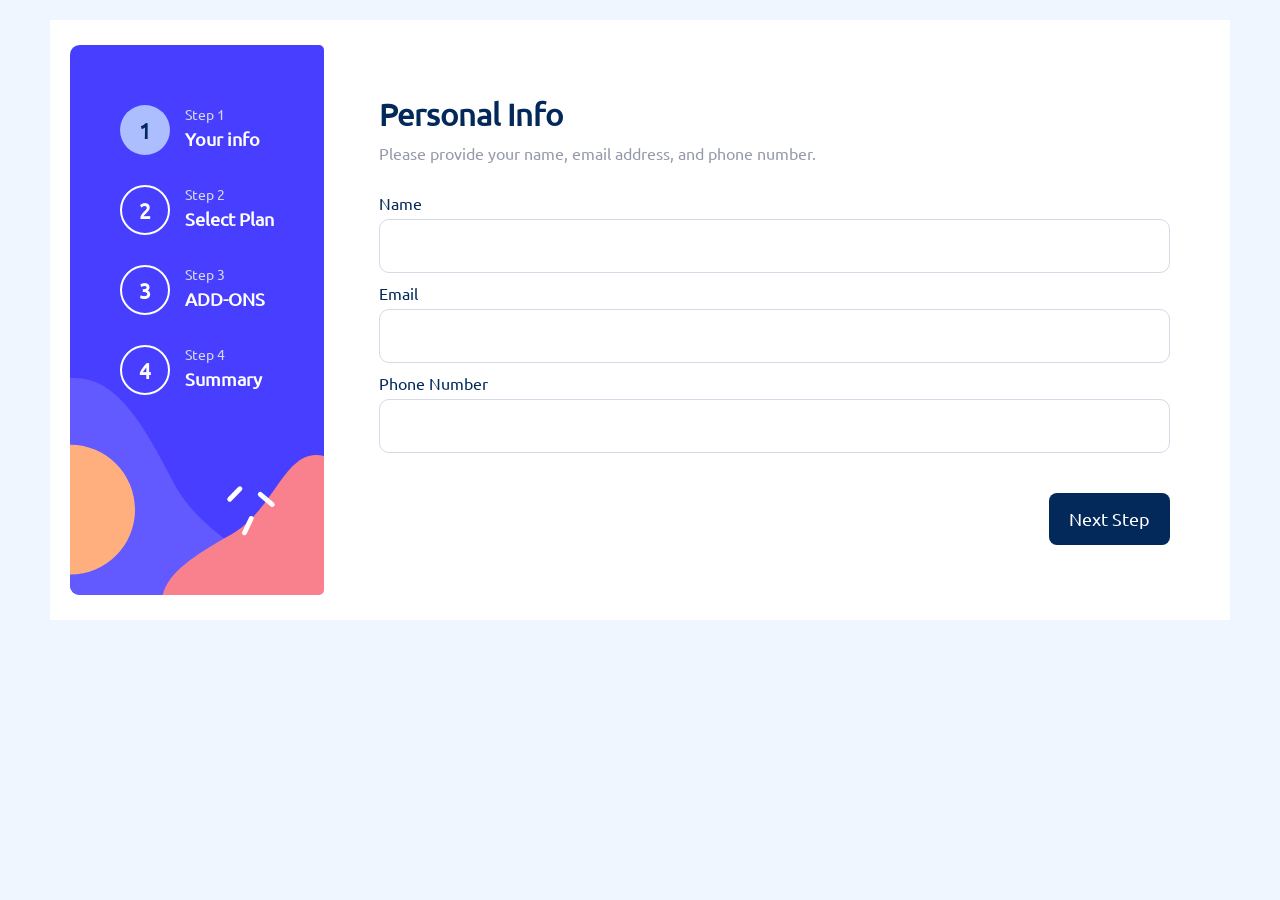
==== index.html @ 47e32d5d "first commit" ====
<!DOCTYPE html>
<html lang="en">
  <head>
    <meta charset="UTF-8" />
    <meta name="viewport" content="width=device-width, initial-scale=1.0" />
    <!-- displays site properly based on user's device -->
    <link
      rel="icon"
      type="image/png"
      sizes="32x32"
      href="./assets/images/favicon-32x32.png"
    />
    <link rel="stylesheet" href="css.css" />
    <title>Frontend Mentor | Multi-step form</title>
  </head>
  <body>
    <main>
      <div class="sidebar">
        <ul class="list">
          <li class="active" data-value="info">
            <p>1</p>
            <span>Step 1</span>
            <h2>Your info</h2>
          </li>
          <li data-value="plan">
            <p>2</p>
            <span>Step 2</span>
            <h2>Select Plan</h2>
          </li>
          <li data-value="add-ons">
            <p>3</p>
            <span>Step 3</span>
            <h2>ADD-ONS</h2>
          </li>
          <li data-value="summary">
            <p>4</p>
            <span>Step 4</span>
            <h2>Summary</h2>
          </li>
        </ul>
      </div>
      <form action="">
        <div id="info" class="info">
          <h2>Personal Info</h2>
          <p class="par">
            Please provide your name, email address, and phone number.
          </p>
          <div>
            <label for="name">Name</label>
            <input type="text" name="name" id="name" />
          </div>
          <div>
            <label for="email"
              >Email
              <address></address
            ></label>
            <input type="text" name="email" id="email" />
          </div>
          <div>
            <label for="phone">Phone Number</label>
            <input type="text" name="phone" id="phone" />
          </div>
        </div>
        <div id="plan" class="plan" style="display: none">
          <h2>Select your plan</h2>
          <p class="par">You have the option of monthly or yearly billing.</p>
          <div class="all-plans">
            <div>
              <img src="./assets/images/icon-arcade.svg" alt="" srcset="" />
              <label for="arcade">Arcade</label>
              <p class="par">
                $<span id="value">8</span>/<span id="time_range">mo</span>
              </p>
              <p class="yearly_discount">2 Monthes Free</p>
              <input type="radio" name="time" id="arcade" />
            </div>
            <div>
              <img src="./assets/images/icon-advanced.svg" alt="" srcset="" />
              <label for="advanced">Advanced</label>
              <p class="par">
                $<span id="value">12</span>/<span id="time_range">mo</span>
              </p>
              <p class="yearly_discount">2 Monthes Free</p>
              <input type="radio" name="time" id="advanced" />
            </div>
            <div>
              <img src="./assets/images/icon-pro.svg" alt="" srcset="" />
              <label for="pro">Pro</label>
              <p class="par">
                $<span id="value">15</span>/<span id="time_range">mo</span>
              </p>
              <p class="yearly_discount">2 Monthes Free</p>
              <input type="radio" name="time" id="pro" />
            </div>
          </div>
          <div class="time_range">
            <div>
              <label for="monthly">Monthly</label>
              <input type="radio" name="time-select" id="monthly" />
            </div>
            <div class="line"></div>
            <div>
              <label for="monthly">Yearly</label>
              <input type="radio" name="time-select" id="yearly" />
            </div>
          </div>
        </div>
        <div class="add-ons" id="add-ons" style="display: none">
          <h2>Pick add-ons</h2>
          <p class="par">Add-ons help enhence your gaming experince.</p>
          <div id="online_service">
            <input type="checkbox" name="add-ons" id="service" />
            <label for="service">Online service</label>
            <p class="par">Access to multiplayer Games</p>
            <span class="price" id="price">+$1/mo</span>
          </div>
          <div id="storage_section">
            <input type="checkbox" name="add-ons" id="storage" />
            <label for="storage">Larger storage</label>
            <p class="par">Extra 1TB of cloud save</p>
            <span class="price" id="price">+$2/mo</span>
          </div>
          <div id="custom_section">
            <input type="checkbox" name="add-ons" id="custom_profile" />
            <label for="custom_profile">Customizable Profile</label>
            <p class="par">Custom Theme in your profile</p>
            <span class="price" id="price">+$2/mo</span>
          </div>
        </div>
        <div class="summary" id="summary" style="display: none">
          <h2>Finishing up</h2>
          <p class="par">Double-check everything looks OK before confirming.</p>
          <div class="selection" id="summary_selections">
            <div>
              <div class="selected-plan" id="selected_plan">
                <p>Arcade(Monthly)</p>
                <button>change</button>
                <p class="price">$9/mo</p>
              </div>
              <div class="adds"></div>
            </div>
            <div class="total-price">
              <p>total</p>
              <p class="par_price">+$12/mo</p>
            </div>
          </div>
        </div>
        <div class="thanks" style="display: none">
          <img src="/assets/images/icon-thank-you.svg" alt="" srcset="" />
          <h2>Thanks you</h2>
          <p class="par">
            Thanks for confirming your subscription! We hope you have fun using
            our platform. If you ever need support, please feel free to email us
            at support@loremgaming.com.
          </p>
        </div>
        <div class="control">
          <a class="back">Go Back</a>
          <button id="next_step" data-id="0" type="submit">Next Step</button>
        </div>
      </form>
    </main>
    <script src="main.js"></script>
  </body>
</html>
---- css.css ----
@font-face {
  font-family: "ubuntu";
  src: url(/assets/fonts/Ubuntu-Regular.ttf);
}
* {
  padding: 0;
  margin: 0;
  box-sizing: border-box;
  font-family: "ubuntu";
}
:root {
  --Cool-gray: hsl(231, 11%, 63%);
  --Light-gray: hsl(229, 24%, 87%);
  --Magnolia: hsl(217, 100%, 97%);
  --Alabaster: hsl(231, 100%, 99%);
  --White: hsl(0, 0%, 100%);
  --Marine-blue: hsl(213, 96%, 18%);
  --Purplish-blue: hsl(243, 100%, 62%);
  --Pastel-blue: hsl(228, 100%, 84%);
  --Light-blue: hsl(206, 94%, 87%);
  --Strawberry-red: hsl(354, 84%, 57%);
}
body {
  background-color: var(--Magnolia);
  padding: 2rem 13rem;
}
main {
  padding: 25px 20px;
  display: flex;
  background-color: var(--White);
  position: relative;
  inset: 0;
  margin: auto;
  gap: 15px;
  /* width: fit-content; */
  min-height: 600px;
}
main .sidebar {
  background-image: url(./assets/images/bg-sidebar-desktop.svg);
  border-radius: 5px;
  background-repeat: no-repeat;
  background-size: cover;
}

main .sidebar ul {
  /* background-color: blueviolet; */
  padding: 60px 50px;
  display: flex;
  flex-direction: column;
  gap: 30px;
}
main .sidebar ul li {
  display: grid;
  font-size: 12px;
  cursor: pointer;
  grid-template-columns: 50px 1fr;
  grid-template-rows: auto auto;
  column-gap: 15px;
  color: var(--White);
}
main .sidebar ul li span {
  font-weight: 300;
  font-size: 14px;
  color: var(--Light-gray);
}
main .sidebar ul li > p {
  text-align: center;
  border: 2px solid var(--White);
  font-weight: 600;
  grid-row: 1/3;
  display: flex;
  width: 50px;
  height: 50px;
  border-radius: 50%;
  font-size: 21px;
  align-items: center;
  justify-content: center;
}
main .sidebar ul li.active > p {
  background-color: var(--Pastel-blue);
  color: var(--Marine-blue);
  border: none;
}
/* Start Responsive Main  */
@media only screen and (width < 668px) {
  body {
    margin: 0;
    padding: 0 !important;
  }
  main {
    padding: 0;
    flex-direction: column;
    height: auto;
    background-color: transparent;
    width: auto;
  }
  main .sidebar {
    background-image: url(./assets/images/bg-sidebar-mobile.svg);
    background-size: cover;
  }
  main .sidebar ul {
    flex-direction: row;
    justify-content: center;
    gap: 0;
    padding: 35px 30px;
  }
  main .sidebar ul li span,
  main .sidebar ul li h2 {
    display: none;
  }
  main form > div:not(.control) {
    margin: 0 20px;
    transform: translatey(-25px);
    background-color: #fff;
    border-radius: 8px;
  }
}
/* @media only screen and (845px < width < 1124px) {
  body {
    padding: 2rem 8rem;
  }
} */
/* @media only screen and (668px < width < 845px) {
  body {
    padding: 2rem 3rem;
  }
} */
main form {
  flex: 1;
  display: flex;
  justify-content: center;
  flex-direction: column;
}
main form > div {
  padding: 20px 80px;
  display: flex;
  flex-direction: column;
  gap: 10px;
}
@media only screen and (width < 1424px) {
  body {
    padding: 20px 50px;
  }
  main form > div {
    padding: 20px 40px;
  }
}
main form > div.info > div {
  display: flex;
  flex-direction: column;
  gap: 6px;
  position: relative;
}
.null_error::after {
  content: "This Feild Is required";
  position: absolute;
  right: 5px;
  top: 0;
  color: var(--Strawberry-red);
}
.num_error::after {
  content: "This Feild Should Not Contain Number";
  position: absolute;
  right: 5px;
  top: 0;
  color: var(--Strawberry-red);
}
.email_error::after {
  content: "Please Enter A Valid Email";
  position: absolute;
  right: 5px;
  top: 0;
  color: var(--Strawberry-red);
}
main form > div.info > div > input {
  outline: none;
  font-size: 18px;
  border: 1px solid var(--Light-gray);
  padding: 15px 10px;
  border-radius: 10px;
}
/* Start Styling Plan Section */
main form .plan {
  display: flex;
}
main form .plan .all-plans {
  display: grid;
  grid-template-columns: repeat(auto-fill, minmax(160px, 1fr));
  align-items: center;
  gap: 15px;
}
main form .plan h2,
main form .plan .par {
  grid-column: 1/4;
}
main .all-plans div {
  padding: 15px 60px 15px 20px;
  position: relative;
  align-items: flex-start;
  display: flex;
  flex-direction: column;
  border: 1px solid var(--Light-gray);
  border-radius: 8px;
  transition: 0.2s;
  border: 2px solid transparent;
}
.yearly_discount {
  display: none;
}
.yearly .yearly_discount {
  color: var(--Marine-blue);
  font-size: 14px;
  font-weight: 700;
  display: block;
  padding-top: 8px;
}
@media only screen and (width < 668px) {
  main .all-plans div {
    align-items: center;
    padding: 15px;
  }
}
main .all-plans div:hover {
  border: 2px solid var(--Marine-blue);
}
main .all-plans div input {
  position: absolute;
  width: 100%;
  height: 100%;
  cursor: pointer;
  inset: 0;
  opacity: 0;
}
main .all-plans div:has(input:checked) {
  background-color: var(--Light-blue);
}
main form .plan > div img {
  width: 40px;
  padding-bottom: 35px;
}
main form > div h2 {
  font-size: 31px;
  color: var(--Marine-blue);
}
main form > div .par {
  color: var(--Cool-gray);
  padding-bottom: 20px;
}
main form > div > .plan {
  display: flex;
  flex-direction: column;
  padding-bottom: 15px;
  gap: 8px;
}
main form .plan .all-plans .par {
  padding-bottom: 5px !important;
}
.time_range {
  grid-column: 1/4;
  display: flex;
  gap: 20px;
  align-items: center;
  justify-content: center;
  padding-top: 10px;
  padding: 12px;
  border-radius: 5px;
  background-color: var(--Magnolia);
}
.time_range .line {
  width: 40px;
  height: 20px;
  background-color: var(--Marine-blue);
  border-radius: 10px;
  position: relative;
}
.time_range .line::after {
  content: "";
  width: 14px;
  height: 14px;
  position: absolute;
  top: 3px;
  left: var(--left, 4px);
  right: var(--right, 4px);
  background-color: #fff;
  border-radius: 50%;
  transition: 0.3s all;
}
.time_range > div {
  position: relative;
}
.time_range > div input {
  position: absolute;
  width: 100%;
  height: 100%;
  inset: 0;
  opacity: 0;
  cursor: pointer;
}
/* End Styling Plan Section */

main form > div > div label {
  color: var(--Marine-blue);
}

/* Control Buttons  */
main form .control {
  display: grid;
  justify-content: space-around;
  grid-template-columns: 1fr 1fr;
  justify-items: end;
}
main .control button {
  width: fit-content;
  padding: 15px 20px;
  font-size: 18px;
  color: #fff;
  background-color: var(--Marine-blue);
  border: none;
  border-radius: 8px;
  float: right;
  cursor: pointer;
}
main .control #next_step {
  grid-column: 2;
  place-self: self-end;
}
main .control .back {
  background-color: transparent;
  color: var(--Cool-gray);
  grid-column: 1;
  cursor: pointer;
  place-self: self-start;
}
/* --------------- */
/* Start Styling Add-Ons Section */
main .add-ons > div {
  display: grid;
  grid-template-columns: auto auto;
  grid-template-rows: auto auto;
  align-items: center;
  position: relative;
  padding-left: 50px;
  border: 1px solid transparent;
  row-gap: 5px;
  transition: 0.2s all;
  padding: 15px 15px 15px 50px;
  cursor: pointer;
  border-radius: 5px;
}
main .add-ons > div::after {
  content: "";
  position: absolute;
  left: 10px;
  height: 25px;
  width: 25px;
  border: 1px solid var(--Light-gray);
  transition: 0.2s all;
  border-radius: 5px;
  background-position: center;
  background-repeat: no-repeat;
  background-size: 17px;
}

main .add-ons > div input:hover {
  border: 1px solid;
}
main .add-ons > div h3 {
  color: var(--Marine-blue);
  font-weight: 600;
}
main .add-ons > div .par {
  font-size: 15px;
  padding: 0;
}
main .add-ons > div > input[type="checkbox"] {
  position: absolute;
  width: 100%;
  height: 100%;
  inset: 0;
  opacity: 0;
  cursor: pointer;
}
main .add-ons > div:has(input:checked) {
  background-color: var(--Magnolia);
  border: 1px solid var(--Pastel-blue);
}
main .add-ons > div:has(input:checked)::after {
  background-image: url(./assets/images/icon-checkmark.svg);
  background-color: var(--Purplish-blue);
}
main .add-ons > div .price {
  grid-column: 2/3;
  grid-row: 1/3;
  text-align: end;
  color: var(--Purplish-blue);
  font-weight: 600;
  font-size: 15px;
}
@media only screen and (width < 680px) {
  main form > div > div label {
    font-size: 16px;
  }
}
/* End Add-Ons Section */
/* Start Summray Section */
main .summary > .selection :first-child main .summary > div > div {
  display: flex;
  flex-direction: column;
}
.total-price {
  display: flex;
  align-items: center;
  justify-content: space-between;
  padding: 25px;
  color: var(--Marine-blue);
  font-weight: 600;
  font-size: 20px;
}
main .summary > .selection > div:first-child {
  background-color: var(--Magnolia);
  padding: 25px;
  gap: 10px;
}
main .summary > div > div > .selected-plan {
  display: grid;
  padding: 10px;
  grid-template-columns: auto auto;
  grid-template-rows: auto auto;
}

main .summary > div > div > .selected-plan {
  border-bottom: 1px solid var(--Light-blue);
  color: var(--Marine-blue);
  font-weight: 600;
}
main .summary > div > div > .selected-plan .price {
  grid-row: 1/3;
  grid-column: 2/3;
  text-align: end;
}
main .summary .par_price {
  color: var(--Marine-blue);
  font-weight: 600;
  text-align: end;
}
main .summary > div > div > .selected-plan button {
  grid-column: 1/2;
  width: fit-content;
  color: var(--Cool-gray);
  background-color: transparent;
  border: 0;
  cursor: pointer;
  text-decoration: underline;
}
main .summary > .selection > div > div:not(.selected-plan) p:not(.par_price) {
  color: var(--Cool-gray);
}
.adds {
  padding: 10px;
}
.adds > div {
  display: flex;
  flex-direction: row;
  justify-content: space-between;
  padding: 5px 0;
}
/* End Summray Sevtion */
.thanks {
  display: flex;
  align-items: center;
  justify-content: center;
  height: 100;
}
.thanks .par {
  text-align: center;
}
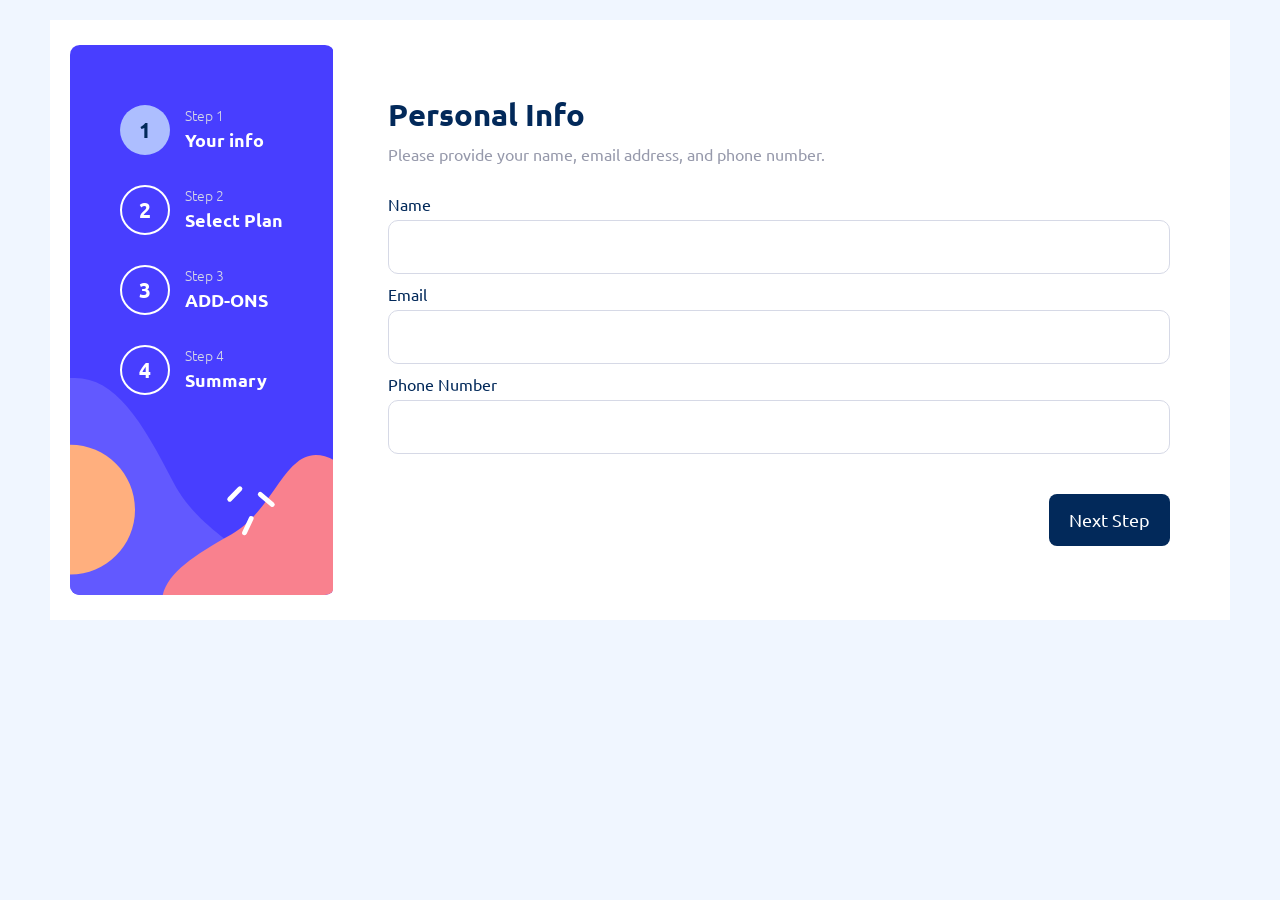
==== commit 0023c08b: "Update index.html" ====
--- a/index.html
+++ b/index.html
@@ -3,6 +3,9 @@
   <head>
     <meta charset="UTF-8" />
     <meta name="viewport" content="width=device-width, initial-scale=1.0" />
+    <link rel="preconnect" href="https://fonts.googleapis.com">
+<link rel="preconnect" href="https://fonts.gstatic.com" crossorigin>
+<link href="https://fonts.googleapis.com/css2?family=Inter:wght@400;500&family=Manrope:wght@400;500;600&family=Outfit:wght@300;400;500;600;700;800;900&family=Rubik:ital,wght@0,300;0,400;0,500;0,600;0,700;0,800;1,300;1,400;1,500;1,600;1,700;1,800&family=Ubuntu:ital,wght@0,500;0,700;1,300&display=swap" rel="stylesheet">
     <!-- displays site properly based on user's device -->
     <link
       rel="icon"
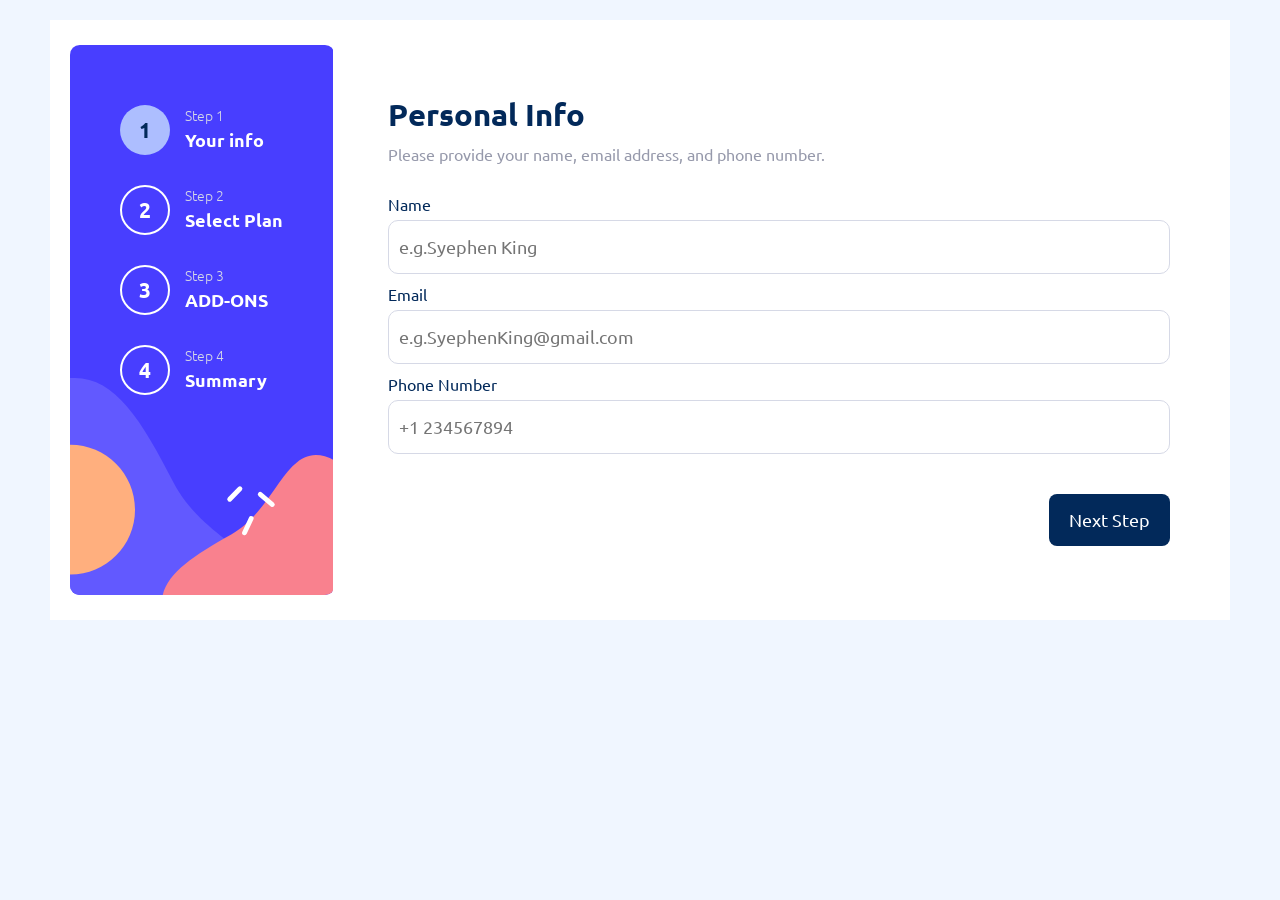
==== commit f0d7f82d: "Update index.html" ====
--- a/index.html
+++ b/index.html
@@ -5,7 +5,9 @@
     <meta name="viewport" content="width=device-width, initial-scale=1.0" />
     <link rel="preconnect" href="https://fonts.googleapis.com">
 <link rel="preconnect" href="https://fonts.gstatic.com" crossorigin>
-<link href="https://fonts.googleapis.com/css2?family=Inter:wght@400;500&family=Manrope:wght@400;500;600&family=Outfit:wght@300;400;500;600;700;800;900&family=Rubik:ital,wght@0,300;0,400;0,500;0,600;0,700;0,800;1,300;1,400;1,500;1,600;1,700;1,800&family=Ubuntu:ital,wght@0,500;0,700;1,300&display=swap" rel="stylesheet">
+<link rel="preconnect" href="https://fonts.googleapis.com">
+<link rel="preconnect" href="https://fonts.gstatic.com" crossorigin>
+<link href="https://fonts.googleapis.com/css2?family=Inter:wght@400;500&family=Manrope:wght@400;500;600&family=Outfit:wght@300;400;500;600;700;800;900&family=Rubik:ital,wght@0,300;0,400;0,500;0,600;0,700;0,800;1,300;1,400;1,500;1,600;1,700;1,800&family=Ubuntu:ital,wght@0,300;0,500;0,700;1,300&display=swap" rel="stylesheet">
     <!-- displays site properly based on user's device -->
     <link
       rel="icon"
@@ -50,18 +52,18 @@
           </p>
           <div>
             <label for="name">Name</label>
-            <input type="text" name="name" id="name" />
+            <input type="text" name="name" id="name"  placeholder="e.g.Syephen King" />
           </div>
           <div>
             <label for="email"
               >Email
               <address></address
             ></label>
-            <input type="text" name="email" id="email" />
+            <input type="text" name="email" id="email" placeholder="e.g.SyephenKing@gmail.com" />
           </div>
           <div>
             <label for="phone">Phone Number</label>
-            <input type="text" name="phone" id="phone" />
+            <input type="text" name="phone" id="phone" placeholder="+1 234567894"/>
           </div>
         </div>
         <div id="plan" class="plan" style="display: none">
--- a/css.css
+++ b/css.css
@@ -1,12 +1,9 @@
-@font-face {
-  font-family: "ubuntu";
-  src: url(/assets/fonts/Ubuntu-Regular.ttf);
-}
+
 * {
   padding: 0;
   margin: 0;
   box-sizing: border-box;
-  font-family: "ubuntu";
+ font-family: 'Ubuntu', sans-serif;
 }
 :root {
   --Cool-gray: hsl(231, 11%, 63%);
